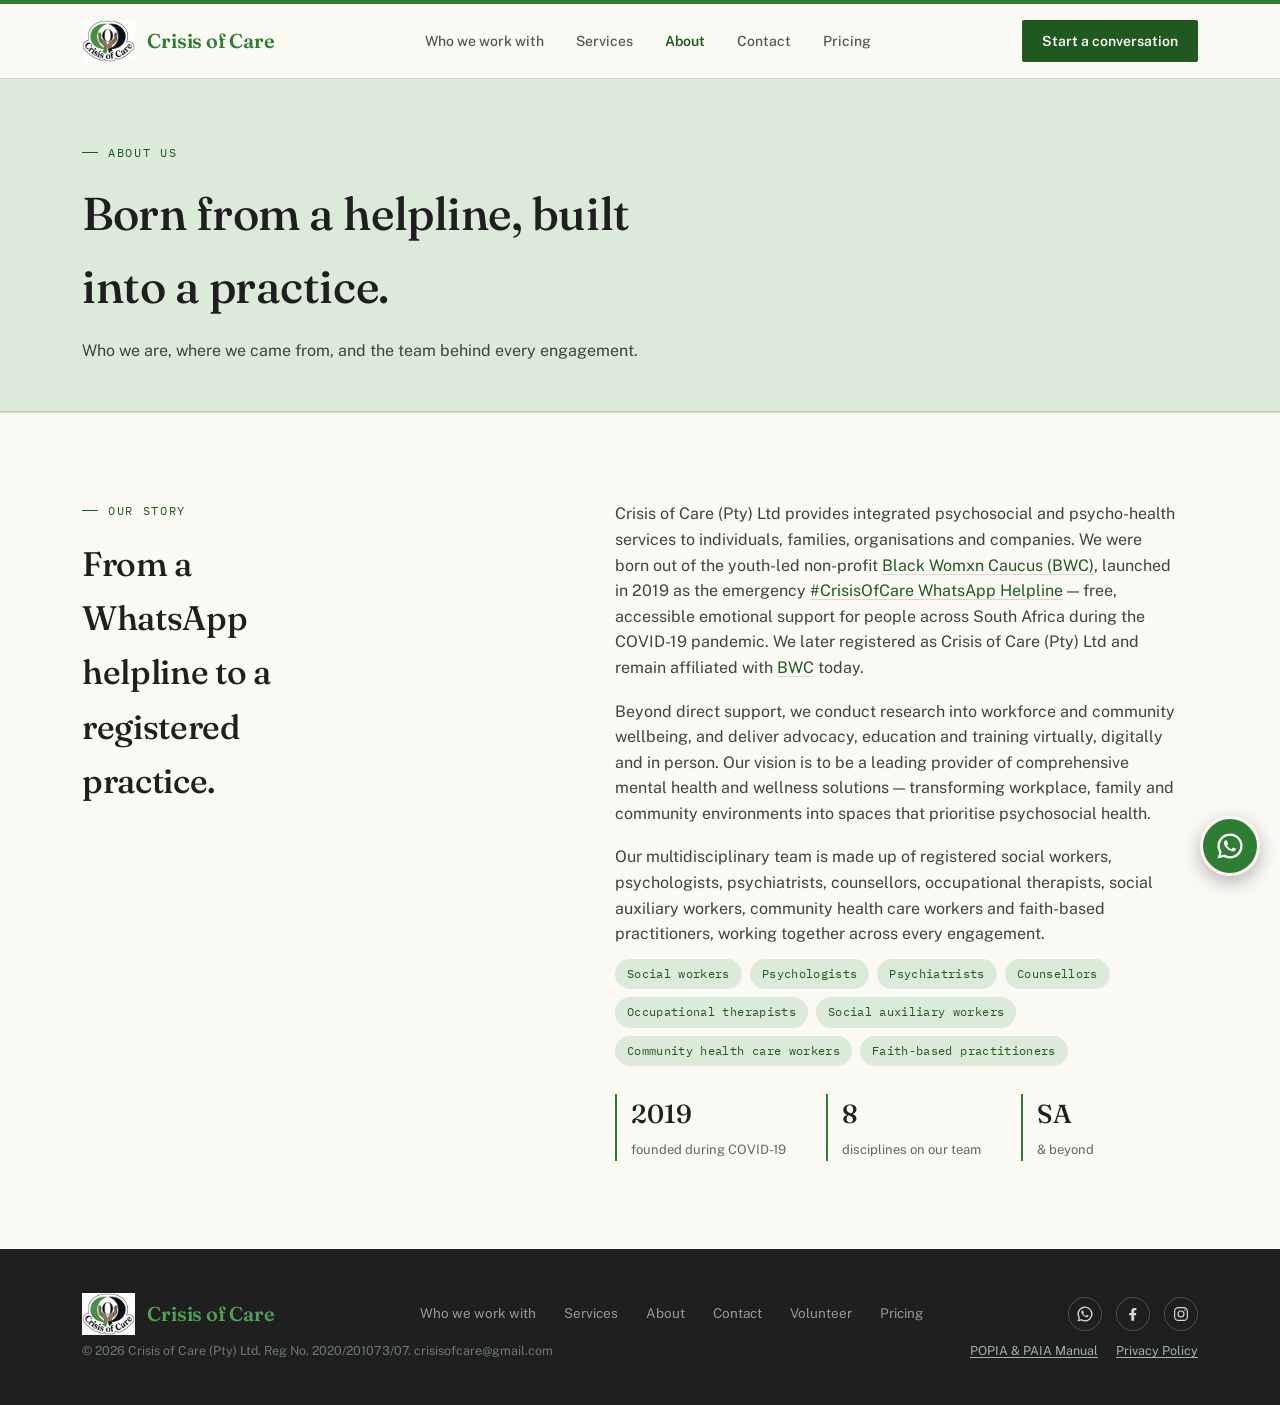
==== about.html @ fdc59085 "Add files via upload" ====
<!DOCTYPE html>
<html lang="en">
<head>
<meta charset="UTF-8">
<meta name="viewport" content="width=device-width, initial-scale=1.0">
<title>About — Crisis of Care</title>
<link rel="preconnect" href="https://fonts.googleapis.com">
<link rel="preconnect" href="https://fonts.gstatic.com" crossorigin>
<link href="https://fonts.googleapis.com/css2?family=Fraunces:opsz,wght@9..144,300;9..144,400;9..144,500;9..144,600&family=Public+Sans:wght@400;500;600&family=IBM+Plex+Mono:wght@400;500&display=swap" rel="stylesheet">
<link rel="stylesheet" href="css/styles.css">
</head>
<body id="top">

<header>
  <nav>
    <a class="logo" href="index.html">
      <img src="assets/logo.png" alt="Crisis of Care logo" class="logo-mark">
      <span class="logo-text">Crisis <span>of</span> Care</span>
    </a>
    <div class="navlinks">
      <a href="index.html#who">Who we work with</a>
      <a href="services.html">Services</a>
      <a href="about.html" class="active">About</a>
      <a href="contact.html">Contact</a>
      <a href="pricing.html">Pricing</a>
    </div>
    <a class="navcta" href="contact.html">Start a conversation</a>
  </nav>
</header>

<main>
  <section class="page-hero">
    <div class="wrap">
      <div class="eyebrow">About us</div>
      <h1>Born from a helpline, built into a practice.</h1>
      <p>Who we are, where we came from, and the team behind every engagement.</p>
    </div>
  </section>

  <section class="trust">
    <div class="wrap">
      <div>
        <div class="eyebrow">Our story</div>
        <h2>From a WhatsApp helpline to a registered practice.</h2>
      </div>
      <div class="trust-body">
        <p>Crisis of Care (Pty) Ltd provides integrated psychosocial and psycho-health services to individuals, families, organisations and companies. We were born out of the youth-led non-profit <a href="https://www.facebook.com/blackwomxncaucus/" target="_blank" rel="noopener">Black Womxn Caucus (BWC)</a>, launched in 2019 as the emergency <a href="https://wa.me/27694228066" target="_blank" rel="noopener">#CrisisOfCare WhatsApp Helpline</a> — free, accessible emotional support for people across South Africa during the COVID-19 pandemic. We later registered as Crisis of Care (Pty) Ltd and remain affiliated with <a href="https://www.facebook.com/blackwomxncaucus/" target="_blank" rel="noopener">BWC</a> today.</p>
        <p>Beyond direct support, we conduct research into workforce and community wellbeing, and deliver advocacy, education and training virtually, digitally and in person. Our vision is to be a leading provider of comprehensive mental health and wellness solutions — transforming workplace, family and community environments into spaces that prioritise psychosocial health.</p>
        <p>Our multidisciplinary team is made up of registered social workers, psychologists, psychiatrists, counsellors, occupational therapists, social auxiliary workers, community health care workers and faith-based practitioners, working together across every engagement.</p>
        <div class="discipline-chips">
          <span>Social workers</span>
          <span>Psychologists</span>
          <span>Psychiatrists</span>
          <span>Counsellors</span>
          <span>Occupational therapists</span>
          <span>Social auxiliary workers</span>
          <span>Community health care workers</span>
          <span>Faith-based practitioners</span>
        </div>
        <div class="trust-facts">
          <div class="fact"><strong>2019</strong><span>founded during COVID-19</span></div>
          <div class="fact"><strong>8</strong><span>disciplines on our team</span></div>
          <div class="fact"><strong>SA</strong><span>&amp; beyond</span></div>
        </div>
      </div>
    </div>
  </section>

</main>

<footer>
  <div class="wrap">
    <a class="logo" href="index.html">
      <img src="assets/logo.png" alt="Crisis of Care logo" class="logo-mark">
      <span class="logo-text">Crisis <span>of</span> Care</span>
    </a>
    <div class="foot-links">
      <a href="index.html#who">Who we work with</a>
      <a href="services.html">Services</a>
      <a href="about.html">About</a>
      <a href="contact.html">Contact</a>
      <a href="volunteer.html">Volunteer</a>
      <a href="pricing.html">Pricing</a>
    </div>
    <div class="foot-social">
      <a href="https://wa.me/27694228066" target="_blank" rel="noopener" aria-label="WhatsApp">
        <svg viewBox="0 0 24 24" width="18" height="18" fill="currentColor" aria-hidden="true"><path d="M12 2a10 10 0 0 0-8.6 15.1L2 22l5.1-1.3A10 10 0 1 0 12 2Zm0 18.2a8.2 8.2 0 0 1-4.2-1.2l-.3-.2-3 .8.8-2.9-.2-.3A8.2 8.2 0 1 1 12 20.2Zm4.5-6.1c-.2-.1-1.5-.7-1.7-.8-.2-.1-.4-.1-.6.1-.2.2-.7.8-.8.9-.2.2-.3.2-.5.1-.2-.1-1-.4-1.9-1.2-.7-.6-1.2-1.4-1.3-1.6-.1-.2 0-.4.1-.5.1-.1.2-.3.4-.4.1-.1.2-.2.2-.4.1-.1 0-.3 0-.4 0-.1-.6-1.5-.8-2-.2-.5-.4-.4-.6-.4h-.5c-.2 0-.4.1-.6.3-.2.2-.8.8-.8 1.9s.8 2.2 1 2.4c.1.2 1.6 2.5 4 3.5.6.2 1 .4 1.3.5.6.2 1.1.1 1.5.1.5-.1 1.5-.6 1.7-1.2.2-.6.2-1.1.1-1.2-.1-.1-.2-.2-.4-.3Z"/></svg>
      </a>
      <a href="https://www.facebook.com/CrisisofCare" target="_blank" rel="noopener" aria-label="Facebook">
        <svg viewBox="0 0 24 24" width="18" height="18" fill="currentColor" aria-hidden="true"><path d="M13.5 21v-7.5H16l.4-3H13.5V8.4c0-.9.2-1.5 1.5-1.5H16.5V4.2C16.2 4.2 15.1 4 13.9 4c-2.5 0-4.2 1.5-4.2 4.3V10.5H7v3h2.7V21h3.8Z"/></svg>
      </a>
      <a href="https://www.instagram.com/crisisofcare_" target="_blank" rel="noopener" aria-label="Instagram">
        <svg viewBox="0 0 24 24" width="18" height="18" fill="none" aria-hidden="true"><rect x="3.5" y="3.5" width="17" height="17" rx="5" stroke="currentColor" stroke-width="1.6"/><circle cx="12" cy="12" r="4" stroke="currentColor" stroke-width="1.6"/><circle cx="17.2" cy="6.8" r="1" fill="currentColor"/></svg>
      </a>
    </div>
  </div>
  <div class="wrap foot-legal">
    <span>© 2026 Crisis of Care (Pty) Ltd. Reg No. 2020/201073/07. crisisofcare@gmail.com</span>
    <span class="foot-legal-docs">
      <a href="assets/documents/COC_POPIA_PAIA_Manual.pdf" target="_blank" rel="noopener">POPIA &amp; PAIA Manual</a>
      <a href="assets/documents/COC_Website_Privacy_Policy.pdf" target="_blank" rel="noopener">Privacy Policy</a>
    </span>
  </div>
</footer>

<a class="wa-float" href="https://wa.me/27694228066" target="_blank" rel="noopener" aria-label="Chat with the Crisis of Care WhatsApp helpline">
  <span class="wa-label">WhatsApp helpline</span>
  <span class="wa-icon"><svg viewBox="0 0 24 24" width="30" height="30" fill="currentColor" aria-hidden="true"><path d="M12 2a10 10 0 0 0-8.6 15.1L2 22l5.1-1.3A10 10 0 1 0 12 2Zm0 18.2a8.2 8.2 0 0 1-4.2-1.2l-.3-.2-3 .8.8-2.9-.2-.3A8.2 8.2 0 1 1 12 20.2Zm4.5-6.1c-.2-.1-1.5-.7-1.7-.8-.2-.1-.4-.1-.6.1-.2.2-.7.8-.8.9-.2.2-.3.2-.5.1-.2-.1-1-.4-1.9-1.2-.7-.6-1.2-1.4-1.3-1.6-.1-.2 0-.4.1-.5.1-.1.2-.3.4-.4.1-.1.2-.2.2-.4.1-.1 0-.3 0-.4 0-.1-.6-1.5-.8-2-.2-.5-.4-.4-.6-.4h-.5c-.2 0-.4.1-.6.3-.2.2-.8.8-.8 1.9s.8 2.2 1 2.4c.1.2 1.6 2.5 4 3.5.6.2 1 .4 1.3.5.6.2 1.1.1 1.5.1.5-.1 1.5-.6 1.7-1.2.2-.6.2-1.1.1-1.2-.1-.1-.2-.2-.4-.3Z"/></svg></span>
</a>

<script src="js/main.js"></script>
</body>
</html>
---- css/styles.css ----
:root{
  --ink:#1F1F1F;
  --sage:#2E7D32;
  --sage-deep:#20591F;
  --sage-light:#4FA255;
  --sand:#EDE7D9;
  --paper:#FBF9F4;
  --mist:#DCEAD9;
  --line-soft: rgba(20,19,17,0.14);
}
*{box-sizing:border-box; margin:0; padding:0;}
html{scroll-behavior:smooth; scroll-padding-top:96px;}
body{
  background:var(--paper);
  color:var(--ink);
  font-family:'Public Sans', sans-serif;
  font-size:16px;
  line-height:1.6;
  -webkit-font-smoothing:antialiased;
}
h1,h2,h3{font-family:'Fraunces', serif; font-weight:500; letter-spacing:-0.01em;}
a{color:inherit;}
.wrap{max-width:1180px; margin:0 auto; padding:0 32px;}
.eyebrow{
  font-family:'IBM Plex Mono', monospace;
  font-size:12px;
  letter-spacing:0.14em;
  text-transform:uppercase;
  color:var(--sage-deep);
  display:flex; align-items:center; gap:10px;
}
.eyebrow::before{content:""; width:16px; height:1px; background:var(--sage-deep); display:inline-block;}

/* NAV */
header{
  position:sticky; top:0; z-index:50;
  background:rgba(251,249,244,0.92);
  backdrop-filter:blur(8px);
  border-bottom:1px solid var(--line-soft);
  border-top:4px solid var(--sage);
}
nav{
  display:flex; align-items:center; justify-content:space-between;
  padding:16px 32px; max-width:1180px; margin:0 auto;
}
.logo{
  font-family:'Fraunces', serif; font-size:20px; font-weight:600; letter-spacing:-0.01em;
  text-decoration:none; color:var(--ink);
  display:flex; align-items:center; gap:12px;
}
.logo-mark{height:42px; width:auto; display:block;}
.logo span, .logo-text span{color:var(--sage);}
.navlinks a.active{opacity:1; color:var(--sage-deep); font-weight:600;}
.navlinks{display:flex; gap:32px; font-size:14px; font-weight:500;}
.navlinks a{text-decoration:none; opacity:0.75; transition:opacity .2s;}
.navlinks a:hover{opacity:1;}
.navcta{
  font-size:14px; font-weight:600; text-decoration:none;
  background:var(--sage-deep); color:var(--paper);
  padding:10px 20px; border-radius:2px;
  transition:background .2s;
}
.navcta:hover{background:var(--ink);}
.navtoggle{display:none;}

/* HERO */
.hero{
  padding:96px 0 64px;
  position:relative;
  overflow:hidden;
}
.hero .wrap{display:grid; grid-template-columns:1.05fr 0.95fr; gap:56px; align-items:center;}
.hero h1{
  font-size:clamp(38px, 5vw, 60px);
  line-height:1.05;
  margin:20px 0 26px;
  max-width:11.5ch;
}
.hero h1 em{font-style:italic; color:var(--sage);}
.hero p.lede{font-size:18px; max-width:46ch; color:#3a453f; margin-bottom:32px;}
.hero-ctas{display:flex; gap:16px; flex-wrap:wrap;}
.btn-primary{
  background:var(--ink); color:var(--paper);
  padding:14px 26px; border-radius:2px; text-decoration:none;
  font-weight:600; font-size:15px; display:inline-block;
  transition:transform .2s ease, background .2s ease;
}
.btn-primary:hover{background:var(--sage-deep); transform:translateY(-1px);}

/* PAGE HERO (inner pages) */
.page-hero{padding:64px 0 48px; border-bottom:1px solid var(--line-soft); background:var(--mist);}
.page-hero h1{font-size:clamp(32px,4vw,46px); margin-top:14px; max-width:20ch;}
.page-hero p{font-size:16px; color:#3a453f; max-width:62ch; margin-top:14px;}
.btn-ghost{
  padding:14px 22px; border-radius:2px; text-decoration:none;
  font-weight:600; font-size:15px; display:inline-block;
  border:1px solid var(--line-soft); color:var(--ink);
  transition:border-color .2s ease;
}
.btn-ghost:hover{border-color:var(--sage);}

.line-panel{position:relative;}
.line-caption{
  font-family:'IBM Plex Mono', monospace; font-size:11px; letter-spacing:0.08em;
  text-transform:uppercase; color:#6b7a72; display:flex; justify-content:space-between; margin-top:10px;
}
svg.steady-line path{
  fill:none; stroke:var(--sage-deep); stroke-width:2; stroke-linecap:round;
}
svg.steady-line path.crisis{stroke:var(--ink);}

/* CONFIDENTIALITY BANNER */
.confidential{background:var(--sage); color:var(--paper); padding:44px 0;}
.confidential-inner{display:flex; align-items:flex-start; gap:24px;}
.confidential-icon{
  flex:0 0 auto; width:56px; height:56px; border-radius:50%;
  background:rgba(251,249,244,0.14);
  display:flex; align-items:center; justify-content:center;
  color:var(--paper);
}
.confidential h2{font-size:clamp(20px,2.4vw,26px); margin-bottom:10px; max-width:26ch;}
.confidential p{font-size:15px; color:#e4ecE6; max-width:64ch; line-height:1.65;}
.confidential-docs{display:flex; flex-wrap:wrap; gap:16px; margin-top:16px;}
.confidential-docs a{
  font-size:13.5px; font-weight:600; text-decoration:underline;
  text-underline-offset:3px; color:var(--paper); opacity:0.9;
}
.confidential-docs a:hover{opacity:1;}

/* WHO WE WORK WITH */
.who{padding:88px 0; border-top:1px solid var(--line-soft);}
.who-head{max-width:640px; margin-bottom:48px;}
.who-head h2{font-size:clamp(28px,3.4vw,38px); margin-top:16px;}
.who-grid{
  display:grid;
  grid-template-columns:1.3fr 1fr;
  grid-template-rows:auto auto;
  gap:20px;
}
.who-card{
  background:var(--mist);
  border-radius:4px;
  padding:32px;
  display:flex; flex-direction:column; justify-content:space-between;
  min-height:180px;
  transition:transform .2s ease, background .2s ease;
}
.who-card:hover{transform:translateY(-2px); background:#cbd6cc;}
.who-card.dark{background:var(--ink); color:var(--paper);}
.who-card.dark .who-num{color:var(--sand);}
.who-card.green{background:var(--sage); color:var(--paper);}
.who-card.green .who-num{color:#dceadf;}
.who-card.green:hover{background:var(--sage-deep);}
.who-card.deep{background:var(--sage-deep); color:var(--paper);}
.who-card.deep .who-num{color:#bcdcbf;}
.who-card.deep:hover{background:#163f16;}
.who-card h3{font-size:22px; font-weight:500; margin-bottom:10px;}
.who-card p{font-size:14.5px; opacity:0.85; max-width:36ch;}
.who-num{font-family:'IBM Plex Mono', monospace; font-size:12px; letter-spacing:0.1em; color:#6b7a72; margin-bottom:6px;}
.span-2{grid-column:span 2;}

/* SERVICES */
.services{padding:88px 0; border-top:1px solid var(--line-soft);}
.services-grid{
  display:grid;
  grid-template-columns:repeat(auto-fill, minmax(210px, 1fr));
  gap:16px;
}
.service-card{
  background:var(--paper);
  border:1px solid var(--line-soft);
  border-radius:4px;
  padding:24px;
  transition:border-color .2s ease, transform .2s ease;
}
.service-card:hover{border-color:var(--sage); transform:translateY(-2px);}
.service-card h3{font-size:17px; font-weight:500; margin-top:8px;}
.service-icon{width:40px; height:40px; display:block;}

/* PRICING */
.pricing{padding:88px 0; border-top:1px solid var(--line-soft); background:var(--mist);}
.pricing-lede{font-size:16px; color:#3a453f; margin-top:14px; max-width:60ch;}
.pricing-grid{
  display:grid; grid-template-columns:repeat(2, 1fr); gap:20px; margin-top:8px;
}
.pricing-grid-3{grid-template-columns:repeat(3, 1fr);}
.pricing-card{
  background:var(--paper);
  border:1px solid var(--line-soft);
  border-left:4px solid var(--sage);
  border-radius:4px;
  padding:28px 30px;
  display:flex; flex-direction:column;
}
.pricing-card h3{font-size:19px; font-weight:500; margin:6px 0 16px;}
.pricing-card p{font-size:14.5px; color:#3a453f; line-height:1.6;}
.price-list{list-style:none; display:flex; flex-direction:column; gap:10px; margin-bottom:14px;}
.price-row{
  display:flex; justify-content:space-between; align-items:baseline; gap:12px;
  font-size:14px; padding-bottom:10px; border-bottom:1px solid var(--line-soft);
}
.price-row span{color:#4b584f;}
.price-row strong{font-family:'Fraunces', serif; font-weight:500; font-size:15px; text-align:right; white-space:nowrap;}
.price-footnote{font-size:13px; color:#5c6a63; margin-top:auto; padding-top:6px;}
.pricing-policy{
  margin-top:24px; padding:18px 22px; background:var(--paper);
  border:1px solid var(--line-soft); border-radius:4px;
}
.pricing-policy p{font-size:14px; color:#3a453f; margin-top:6px;}
.pricing-cta{
  margin-top:36px; display:flex; align-items:center; gap:18px; flex-wrap:wrap;
}
.btn-icon{display:inline-flex; align-items:center; gap:9px;}
.pricing-note{font-size:13.5px; color:#4b584f; max-width:44ch;}

/* DISCIPLINE CHIPS */
.discipline-chips{display:flex; flex-wrap:wrap; gap:8px; margin:-6px 0 22px;}
.discipline-chips span{
  font-family:'IBM Plex Mono', monospace; font-size:11.5px; letter-spacing:0.03em;
  background:var(--mist); color:var(--sage-deep);
  padding:6px 12px; border-radius:20px;
}

/* DIRECT CONTACT LINKS */
.direct-contact{display:flex; flex-wrap:wrap; gap:14px; margin-top:20px;}
.direct-link{
  display:inline-flex; align-items:center; gap:8px;
  font-size:14px; font-weight:600; text-decoration:none;
  color:var(--sage-deep); border:1px solid var(--line-soft);
  padding:9px 16px; border-radius:20px; transition:border-color .2s ease, background .2s ease;
}
.direct-link:hover{border-color:var(--sage); background:var(--mist);}

/* APPROACH */
.approach{padding:96px 0; background:var(--ink); color:var(--sand);}
.approach .eyebrow{color:#9fb3a8;}
.approach .eyebrow::before{background:#9fb3a8;}
.approach-head{max-width:600px; margin-bottom:56px;}
.approach-head h2{font-size:clamp(28px,3.4vw,38px); color:var(--paper); margin-top:16px;}
.approach-steps{display:grid; grid-template-columns:repeat(3,1fr); gap:0;}
.astep{padding:0 28px 0 0; position:relative;}
.astep:not(:last-child){border-right:1px solid rgba(251,249,244,0.14);}
.astep-inner{padding-right:28px;}
.astep .divider{width:100%; height:34px; margin-bottom:22px;}
.astep .divider path{fill:none; stroke:#7d9587; stroke-width:1.6; stroke-linecap:round;}
.astep h3{font-size:19px; font-weight:500; color:var(--paper); margin-bottom:10px;}
.astep p{font-size:14.5px; color:#c3cec7;}

/* TRUST / ABOUT */
.trust{padding:88px 0; border-top:1px solid var(--line-soft);}
.trust .wrap{display:grid; grid-template-columns:0.9fr 1.1fr; gap:56px; align-items:start;}
.trust h2{font-size:clamp(26px,3vw,34px); margin-top:16px; max-width:12ch;}
.trust-body p{font-size:16px; color:#3a453f; margin-bottom:18px; max-width:56ch;}
.trust-body a{color:var(--sage-deep); text-decoration:underline; text-decoration-color:var(--line-soft); text-underline-offset:3px; transition:text-decoration-color .2s ease;}
.trust-body a:hover{text-decoration-color:var(--sage-deep);}
.trust-facts{display:flex; gap:40px; margin-top:28px; flex-wrap:wrap;}
.fact{border-left:2px solid var(--sage); padding-left:14px;}
.fact strong{display:block; font-family:'Fraunces',serif; font-size:26px; font-weight:500;}
.fact span{font-size:13px; color:#5c6a63;}

/* CONTACT */
.contact{padding:96px 0 110px; border-top:1px solid var(--line-soft);}
.contact .wrap{display:grid; grid-template-columns:1fr 1fr; gap:64px; align-items:start;}
.contact h2{font-size:clamp(28px,3.4vw,40px); margin-top:16px; max-width:12ch;}
.contact p.lede{color:#3a453f; max-width:42ch; margin-top:18px; font-size:16px;}
form{display:flex; flex-direction:column; gap:18px;}
.field{display:flex; flex-direction:column; gap:6px;}
label{font-family:'IBM Plex Mono', monospace; font-size:11.5px; letter-spacing:0.06em; text-transform:uppercase; color:#5c6a63;}
input, select, textarea{
  font-family:'Public Sans', sans-serif;
  font-size:15px;
  padding:12px 14px;
  border:1px solid var(--line-soft);
  border-radius:2px;
  background:var(--paper);
  color:var(--ink);
  outline:none;
  transition:border-color .2s ease;
}
input:focus, select:focus, textarea:focus{border-color:var(--sage);}
textarea{resize:vertical; min-height:96px;}
.field-row{display:grid; grid-template-columns:1fr 1fr; gap:14px;}
button[type=submit]{
  margin-top:6px;
  background:var(--ink); color:var(--paper);
  border:none; padding:14px 24px; border-radius:2px;
  font-weight:600; font-size:15px; cursor:pointer;
  transition:background .2s ease;
  align-self:flex-start;
}
button[type=submit]:hover{background:var(--sage-deep);}
.form-note{font-size:12.5px; color:#6b7a72; margin-top:2px;}

/* FOOTER */
footer{
  background:var(--ink); color:#9fb3a8;
  padding:44px 0;
}
footer .wrap{display:flex; justify-content:space-between; align-items:center; flex-wrap:wrap; gap:16px;}
footer .logo{color:var(--paper);}
footer .logo span, footer .logo-text span{color:var(--sage-light);}
.foot-links{display:flex; gap:28px; font-size:13.5px;}
.foot-links a{text-decoration:none; opacity:0.85;}
.foot-links a:hover{opacity:1;}
.foot-social{display:flex; gap:14px;}
.foot-social a{
  color:var(--paper); opacity:0.85; display:flex; align-items:center; justify-content:center;
  width:34px; height:34px; border-radius:50%; border:1px solid rgba(251,249,244,0.25);
  transition:opacity .2s ease, border-color .2s ease;
}
.foot-social a:hover{opacity:1; border-color:var(--sage);}
.service-card h3 a{color:var(--sage-deep); text-decoration:none;}
.service-card h3 a:hover{text-decoration:underline;}
.foot-legal{
  font-size:12.5px; color:#6b7a72; margin-top:6px;
  display:flex; justify-content:space-between; flex-wrap:wrap; gap:8px 20px;
}
.foot-legal-docs{display:flex; gap:18px;}
.foot-legal-docs a{color:#9fb3a8; text-decoration:underline; text-underline-offset:2px;}
.foot-legal-docs a:hover{color:var(--paper);}

:focus-visible{outline:2px solid var(--sage); outline-offset:2px;}

@media (max-width: 860px){
  .navlinks{display:none;}
  .hero .wrap{grid-template-columns:1fr;}
  .who-grid{grid-template-columns:1fr;}
  .span-2{grid-column:span 1;}
  .approach-steps{grid-template-columns:1fr; gap:32px;}
  .astep:not(:last-child){border-right:none; border-bottom:1px solid rgba(251,249,244,0.14); padding-bottom:28px;}
  .astep-inner{padding-right:0;}
  .trust .wrap, .contact .wrap{grid-template-columns:1fr;}
  .field-row{grid-template-columns:1fr;}
  .confidential-inner{flex-direction:column; gap:16px;}
  .pricing-grid{grid-template-columns:1fr;}
  .pricing-grid-3{grid-template-columns:1fr;}
  footer .wrap{flex-direction:column; align-items:flex-start;}
  .page-hero{padding:48px 0 36px;}
}
@media (prefers-reduced-motion: reduce){
  html{scroll-behavior:auto;}
  svg.steady-line path{stroke-dasharray:none !important; stroke-dashoffset:0 !important;}
}

/* ===== FLOATING WHATSAPP BUTTON ===== */
.wa-float{
  position:fixed; right:20px; bottom:24px; z-index:60;
  display:flex; align-items:center; gap:0;
  text-decoration:none; color:var(--paper);
}
.wa-icon{
  width:60px; height:60px; border-radius:50%;
  background:var(--sage); color:#fff;
  display:flex; align-items:center; justify-content:center;
  border:3px solid var(--paper);
  box-shadow:0 6px 18px rgba(0,0,0,0.28);
  transition:transform .2s ease, background .2s ease;
  flex:0 0 auto;
}
.wa-label{
  background:var(--ink); color:var(--paper);
  font-size:13.5px; font-weight:600; white-space:nowrap;
  padding:0; max-width:0; overflow:hidden; opacity:0;
  border-radius:20px 0 0 20px; margin-right:-18px; padding-right:0;
  transition:max-width .25s ease, opacity .2s ease, padding .25s ease;
}
.wa-float:hover .wa-label, .wa-float:focus-visible .wa-label{
  max-width:200px; opacity:1; padding:10px 28px 10px 16px;
}
.wa-float:hover .wa-icon{background:var(--sage-deep); transform:scale(1.05);}
.wa-float:focus-visible{outline:none;}
.wa-float:focus-visible .wa-icon{outline:3px solid var(--ink); outline-offset:2px;}
@media (max-width:860px){
  .wa-float{right:14px; bottom:16px;}
  .wa-icon{width:54px; height:54px;}
  .wa-label{display:none;}
}

/* ===== VOLUNTEER CALLOUT (contact page) ===== */
.volunteer-callout{padding:72px 0; background:var(--mist); border-top:1px solid var(--line-soft);}
.callout-inner{display:flex; align-items:center; justify-content:space-between; gap:40px; flex-wrap:wrap;}
.callout-inner h2{font-size:clamp(24px,3vw,32px); margin:14px 0 12px; max-width:20ch;}
.callout-inner p{max-width:58ch; color:#3a453f;}

/* ===== VOLUNTEER FORM ===== */
.crumb{color:inherit; text-decoration:underline; text-underline-offset:3px;}
.volunteer{padding:56px 0 110px;}
.vol-wrap > *{max-width:900px;}
.page-hero h1.wide{max-width:none;}
.vol-aside-row{display:grid; grid-template-columns:1fr 1fr; gap:20px; margin-bottom:24px;}
.vol-aside{background:var(--mist); border-radius:4px; padding:22px 24px;}
.vol-aside p{font-size:14.5px; color:#2f3a34; margin-top:6px;}
.vol-nb{font-size:14.5px; color:#3a453f; margin-bottom:10px;}
.vol-alt{font-size:14px; color:#4b584f; margin-bottom:36px;}
.vol-alt a, .vol-note a{color:var(--sage-deep); text-underline-offset:3px;}
.req{color:var(--sage-deep); font-weight:700;}

.vol-section{
  border:1px solid var(--line-soft); border-top:4px solid var(--sage);
  border-radius:4px; background:#fff; padding:30px 32px 34px;
  display:flex; flex-direction:column; gap:20px;
}
.vol-section h2{font-size:24px; display:flex; flex-direction:column; gap:6px;}
.sec-letter{
  font-family:'IBM Plex Mono', monospace; font-size:11.5px; letter-spacing:0.14em;
  text-transform:uppercase; color:var(--sage-deep); font-weight:500;
}
.vol-note{font-size:14px; color:#4b584f; margin-top:-8px; max-width:70ch;}
#volunteer-form{gap:24px;}

.field-hint{font-size:12.5px; color:#6b7a72; font-family:'Public Sans', sans-serif; letter-spacing:0; text-transform:none;}
.group{border:none; padding:0; margin:0; min-width:0; display:flex; flex-direction:column; gap:10px;}
.group legend{
  font-family:'Public Sans', sans-serif; font-size:15px; font-weight:600; color:var(--ink);
  letter-spacing:0; text-transform:none; padding:0; margin-bottom:2px;
}
.check-grid{display:grid; grid-template-columns:repeat(auto-fill, minmax(220px, 1fr)); gap:8px 18px;}
.check-grid-inline{grid-template-columns:repeat(auto-fill, minmax(150px, max-content)); gap:8px 28px;}
label.check{
  display:flex; align-items:flex-start; gap:10px; cursor:pointer;
  font-family:'Public Sans', sans-serif; font-size:14.5px; letter-spacing:0;
  text-transform:none; color:var(--ink); line-height:1.4; padding:3px 0;
}
.check input[type=checkbox], .check input[type=radio]{
  appearance:auto; width:18px; height:18px; padding:0; margin:2px 0 0; flex:0 0 auto;
  accent-color:var(--sage); border-radius:0; cursor:pointer;
}
.check-other{align-items:center; flex-wrap:wrap;}
.other-input{padding:6px 10px; font-size:14px; flex:1 1 120px; min-width:0;}
.group-msg{font-size:13px; color:#a12622; font-weight:600;}
.group-error .check-grid{outline:2px solid #a12622; outline-offset:6px; border-radius:2px;}
.consent-list{display:flex; flex-direction:column; gap:8px;}
label.consent{padding:8px 0;}
input:user-invalid, select:user-invalid, textarea:user-invalid{border-color:#a12622;}

.vol-submit{display:flex; flex-direction:column; gap:12px; align-items:flex-start;}
.form-status{font-size:13.5px; color:#4b584f;}
.form-status.is-success{color:var(--sage-deep); font-weight:600;}
.form-status.is-error{color:#a12622; font-weight:600;}

@media (max-width:860px){
  .vol-aside-row{grid-template-columns:1fr;}
  .vol-section{padding:24px 20px 28px;}
  .callout-inner{flex-direction:column; align-items:flex-start;}
}
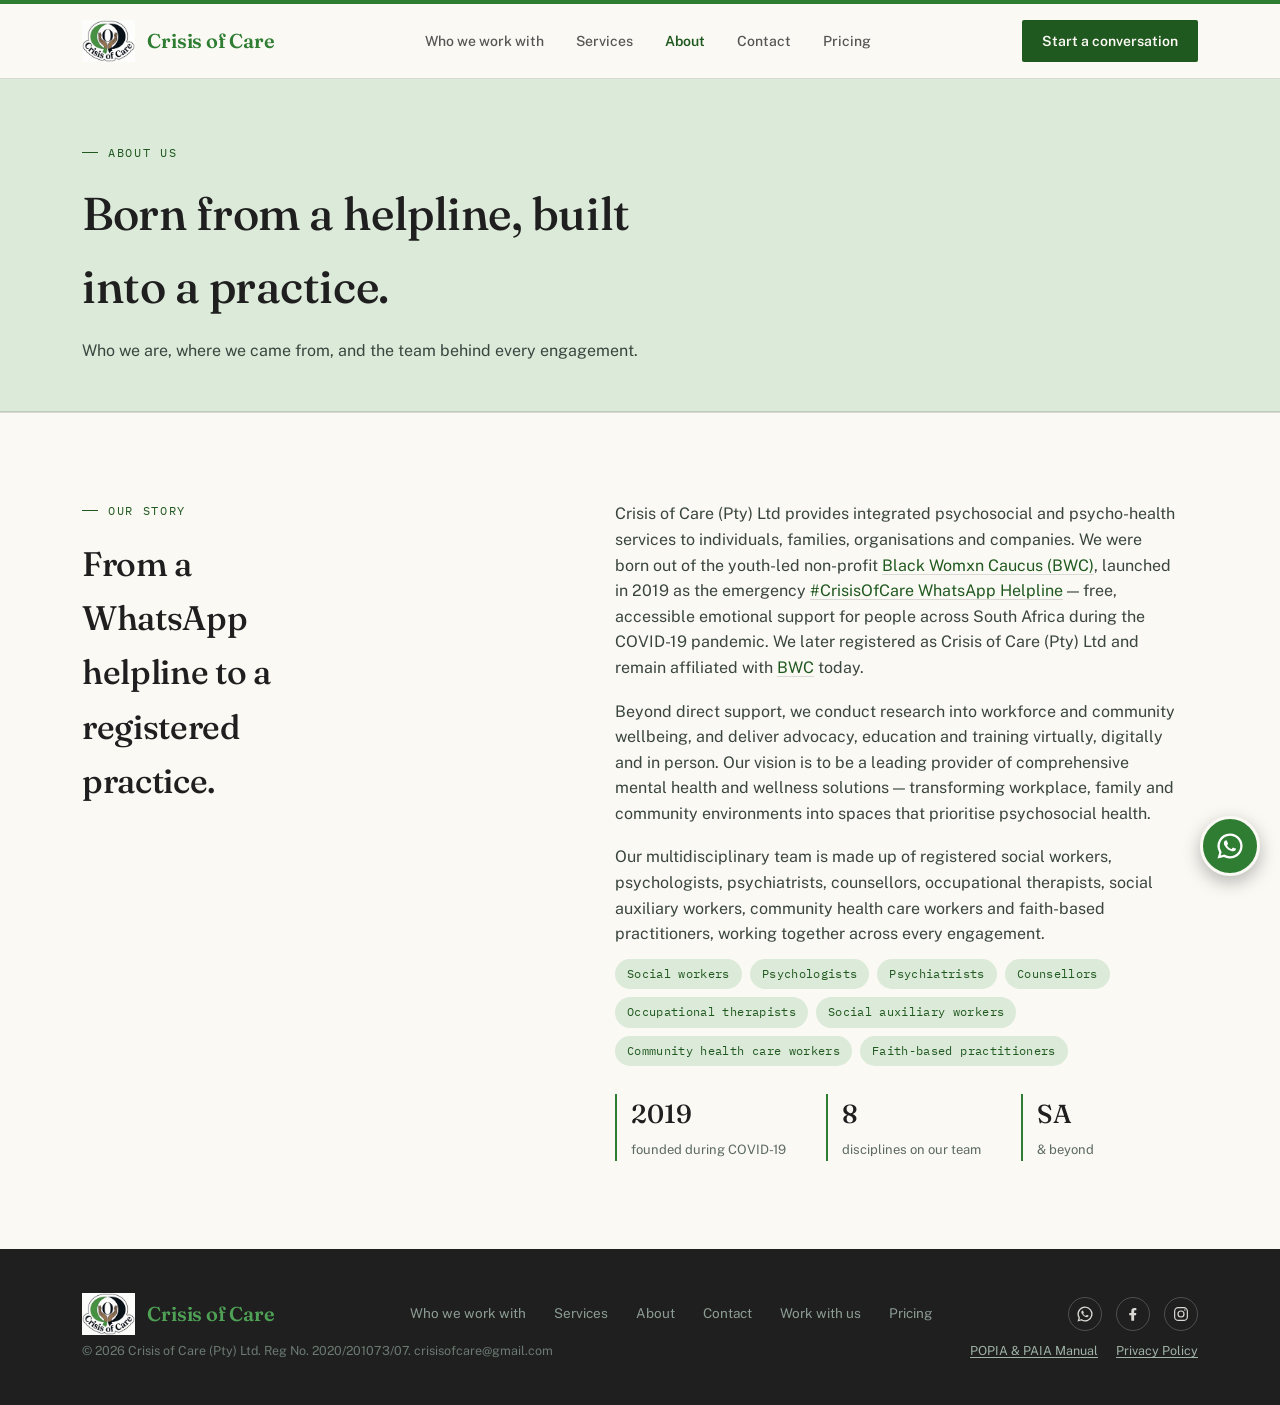
==== commit 00e06aca: "Add files via upload" ====
--- a/about.html
+++ b/about.html
@@ -79,7 +79,7 @@
       <a href="services.html">Services</a>
       <a href="about.html">About</a>
       <a href="contact.html">Contact</a>
-      <a href="volunteer.html">Volunteer</a>
+      <a href="work-with-us.html">Work with us</a>
       <a href="pricing.html">Pricing</a>
     </div>
     <div class="foot-social">
--- a/css/styles.css
+++ b/css/styles.css
@@ -376,15 +376,15 @@
   .wa-label{display:none;}
 }
 
-/* ===== VOLUNTEER CALLOUT (contact page) ===== */
-.volunteer-callout{padding:72px 0; background:var(--mist); border-top:1px solid var(--line-soft);}
+/* ===== WORK-WITH-US CALLOUT (contact page) ===== */
+.join-callout{padding:72px 0; background:var(--mist); border-top:1px solid var(--line-soft);}
 .callout-inner{display:flex; align-items:center; justify-content:space-between; gap:40px; flex-wrap:wrap;}
 .callout-inner h2{font-size:clamp(24px,3vw,32px); margin:14px 0 12px; max-width:20ch;}
 .callout-inner p{max-width:58ch; color:#3a453f;}
 
-/* ===== VOLUNTEER FORM ===== */
+/* ===== APPLICATION FORM ===== */
 .crumb{color:inherit; text-decoration:underline; text-underline-offset:3px;}
-.volunteer{padding:56px 0 110px;}
+.join-section{padding:56px 0 110px;}
 .vol-wrap > *{max-width:900px;}
 .page-hero h1.wide{max-width:none;}
 .vol-aside-row{display:grid; grid-template-columns:1fr 1fr; gap:20px; margin-bottom:24px;}
@@ -406,7 +406,7 @@
   text-transform:uppercase; color:var(--sage-deep); font-weight:500;
 }
 .vol-note{font-size:14px; color:#4b584f; margin-top:-8px; max-width:70ch;}
-#volunteer-form{gap:24px;}
+#join-form{gap:24px;}
 
 .field-hint{font-size:12.5px; color:#6b7a72; font-family:'Public Sans', sans-serif; letter-spacing:0; text-transform:none;}
 .group{border:none; padding:0; margin:0; min-width:0; display:flex; flex-direction:column; gap:10px;}
@@ -443,3 +443,6 @@
   .vol-section{padding:24px 20px 28px;}
   .callout-inner{flex-direction:column; align-items:flex-start;}
 }
+
+.service-note{font-size:13.5px; color:#3a453f; margin-top:10px; line-height:1.5;}
+.service-note strong{color:var(--sage-deep);}
